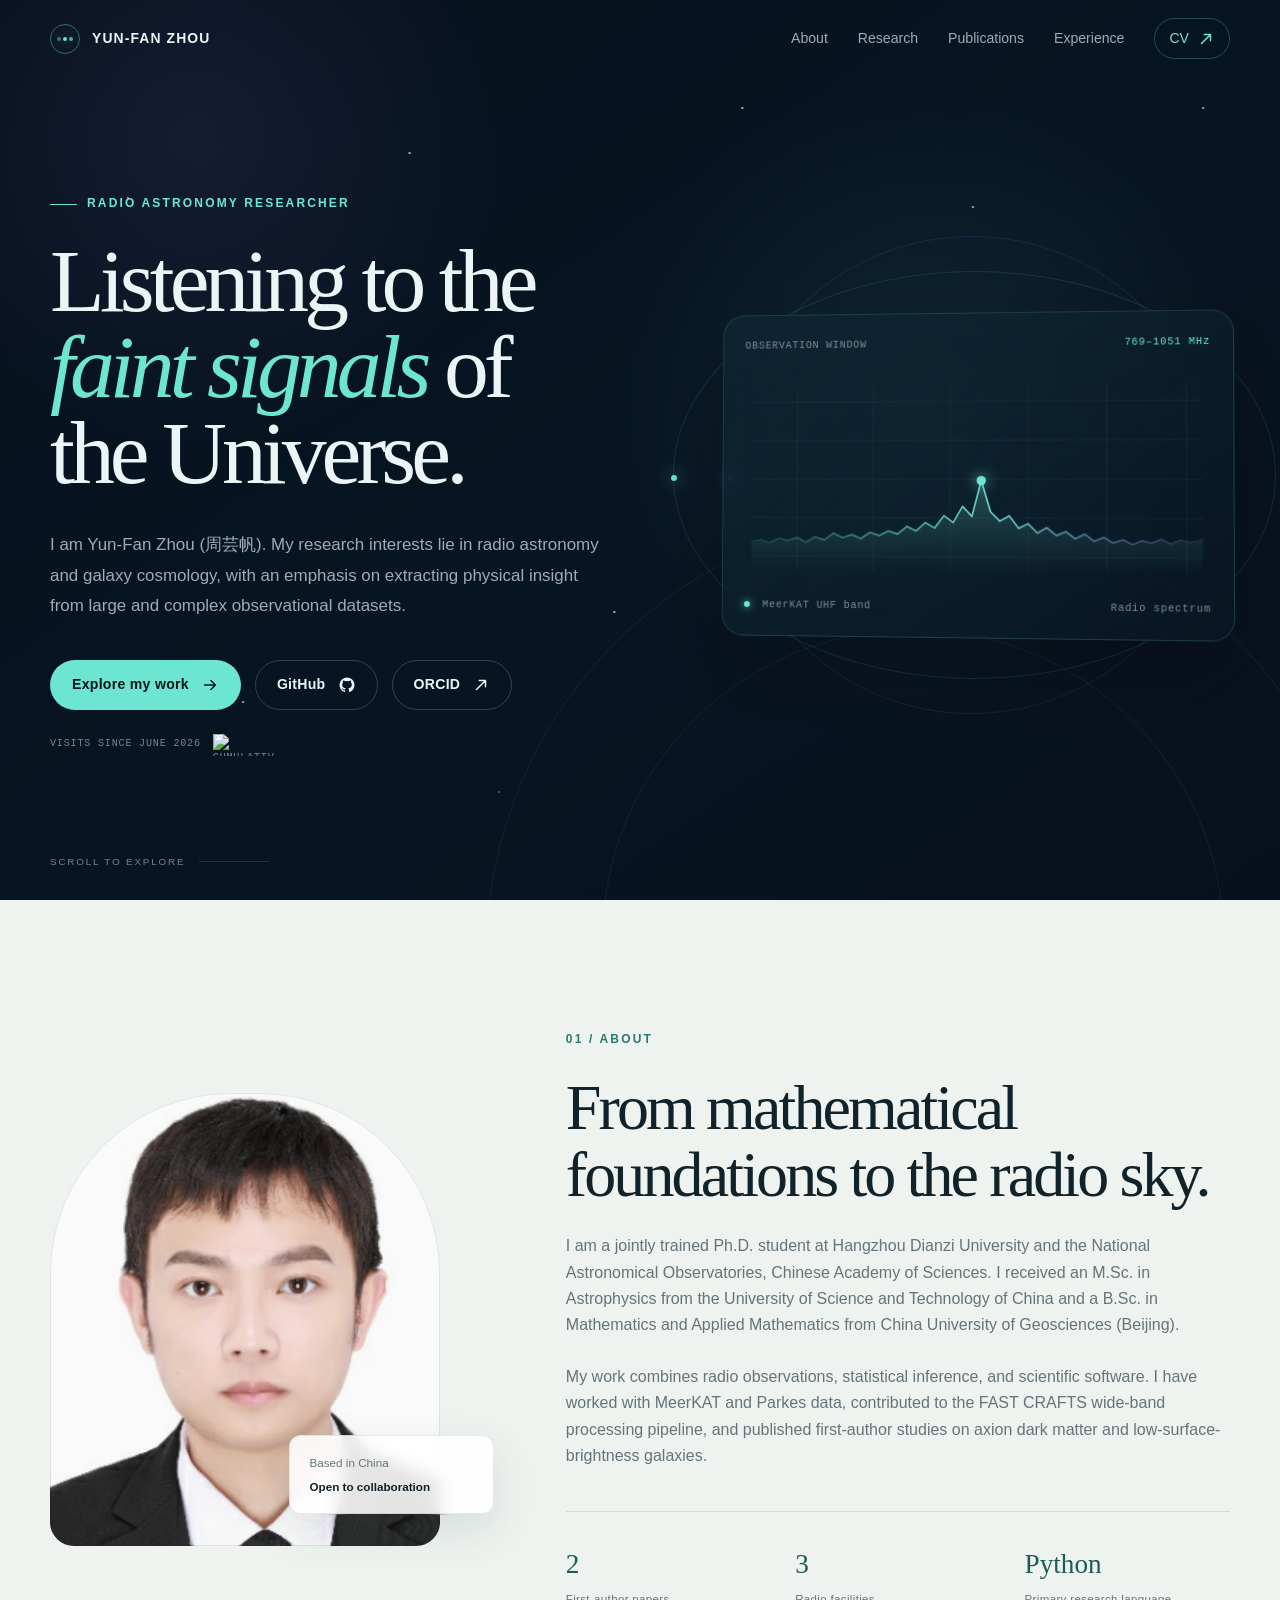
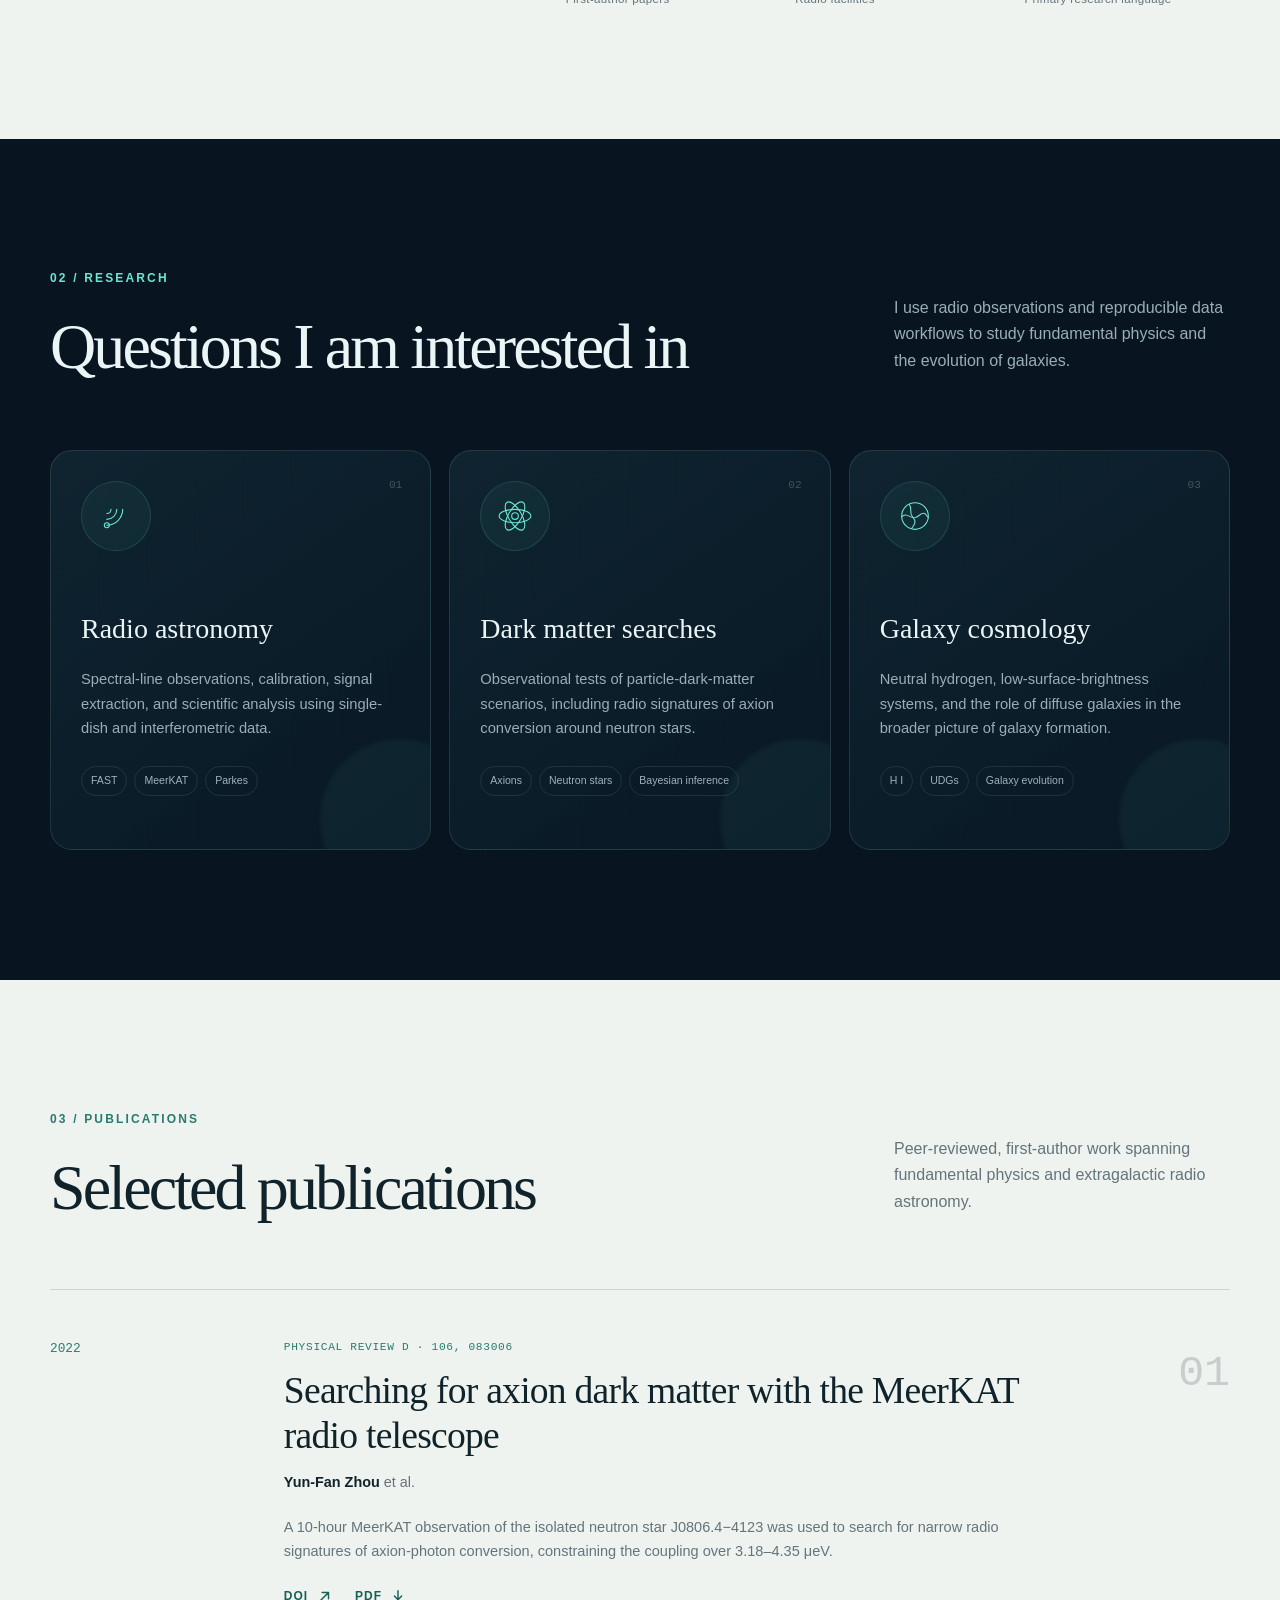
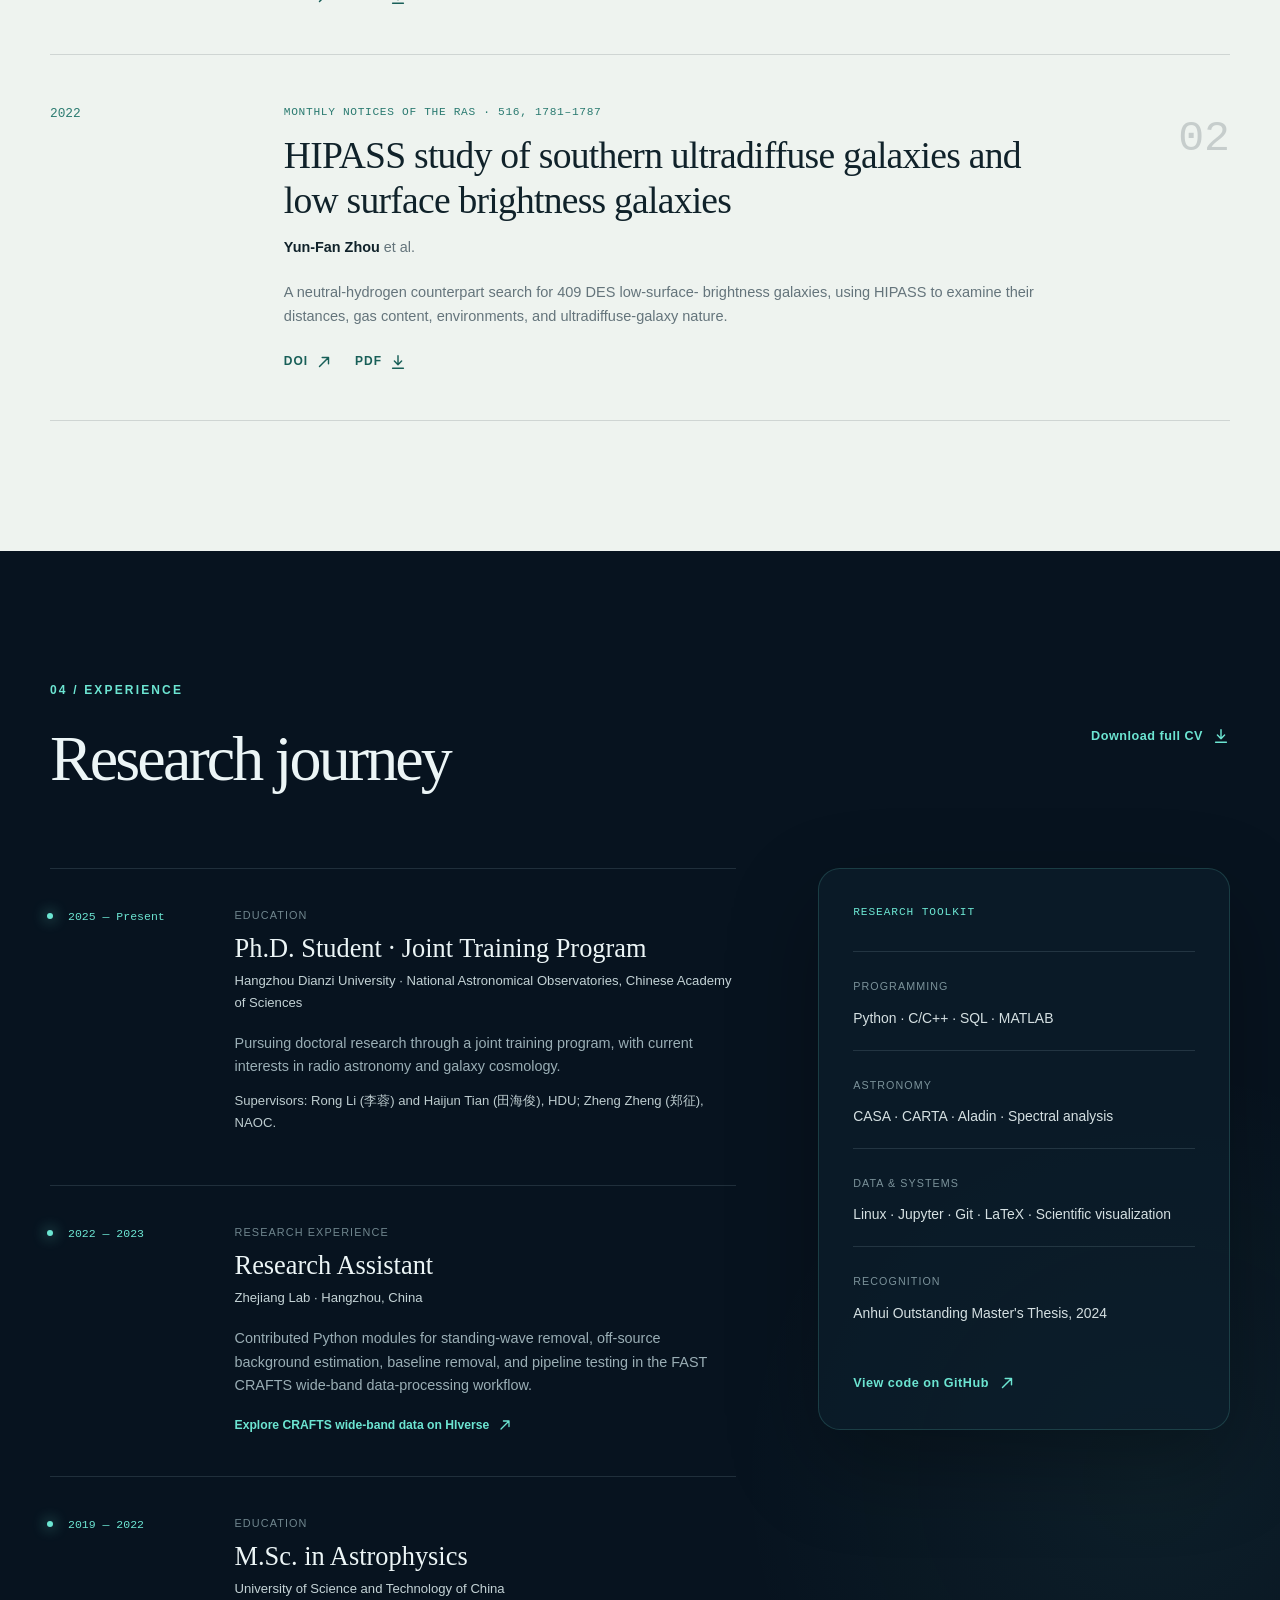
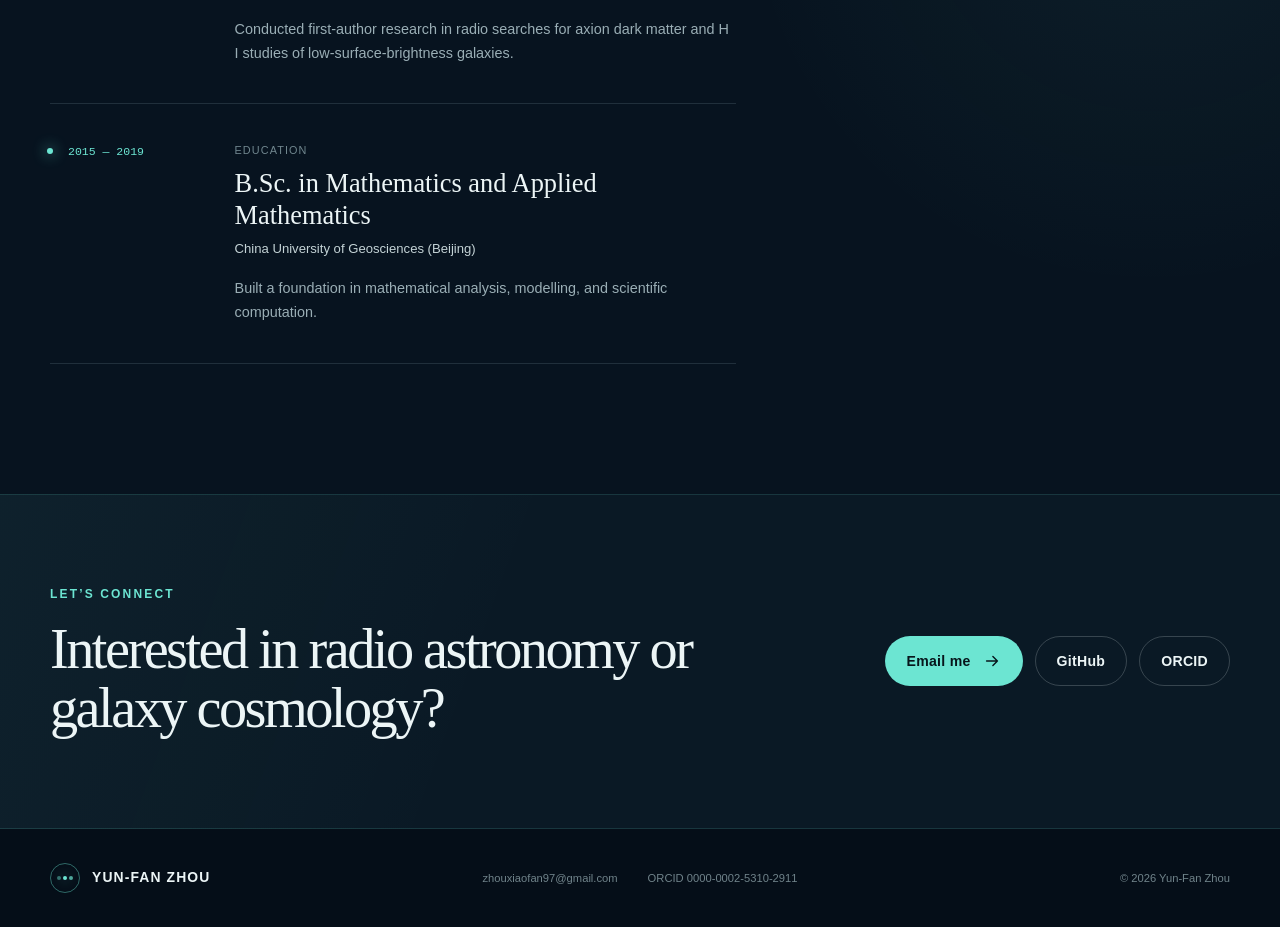
==== index.html @ 37d79ccb "Build Yun-Fan Zhou academic website" ====
<!doctype html>
<html lang="en">
  <head>
    <meta charset="utf-8" />
    <meta name="viewport" content="width=device-width, initial-scale=1" />
    <meta
      name="description"
      content="Yun-Fan Zhou is a radio astronomy researcher interested in radio observations, galaxy cosmology, and astronomical data processing."
    />
    <meta name="theme-color" content="#07111f" />
    <meta property="og:title" content="Yun-Fan Zhou | Radio Astronomy" />
    <meta
      property="og:description"
      content="Research in radio astronomy, galaxy cosmology, and astronomical data processing."
    />
    <meta property="og:type" content="website" />
    <meta property="og:image" content="images/yunfan-zhou.jpg" />
    <title>Yun-Fan Zhou | Radio Astronomy</title>
    <link rel="icon" href="images/favicon.svg" type="image/svg+xml" />
    <link rel="stylesheet" href="assets/css/site.css" />
    <script defer src="assets/js/site.js"></script>
  </head>
  <body>
    <a class="skip-link" href="#main-content">Skip to content</a>

    <header class="site-header" data-header>
      <div class="shell nav-wrap">
        <a class="brand" href="#top" aria-label="Yun-Fan Zhou, home">
          <span class="brand-mark" aria-hidden="true">
            <span></span>
          </span>
          <span>Yun-Fan Zhou</span>
        </a>

        <button
          class="nav-toggle"
          type="button"
          aria-expanded="false"
          aria-controls="site-nav"
          aria-label="Open navigation"
          data-nav-toggle
        >
          <span></span>
          <span></span>
        </button>

        <nav class="site-nav" id="site-nav" aria-label="Main navigation" data-nav>
          <a href="#about">About</a>
          <a href="#research">Research</a>
          <a href="#publications">Publications</a>
          <a href="#experience">Experience</a>
          <a class="nav-cta" href="files/Yunfan_Zhou_CV.pdf" target="_blank" rel="noreferrer">
            CV
            <svg viewBox="0 0 20 20" aria-hidden="true">
              <path d="M5 15 15 5M8 5h7v7" />
            </svg>
          </a>
        </nav>
      </div>
    </header>

    <main id="main-content">
      <section class="hero" id="top">
        <div class="star-layer" aria-hidden="true"></div>
        <div class="shell hero-grid">
          <div class="hero-copy reveal">
            <p class="eyebrow"><span></span> Radio astronomy researcher</p>
            <h1>
              Listening to the
              <span>faint signals</span>
              of the Universe.
            </h1>
            <p class="hero-lead">
              I am Yun-Fan Zhou (周芸帆). My research interests lie in radio astronomy
              and galaxy cosmology, with an emphasis on extracting physical insight
              from large and complex observational datasets.
            </p>
            <div class="hero-actions">
              <a class="button button-primary" href="#publications">
                Explore my work
                <svg viewBox="0 0 20 20" aria-hidden="true">
                  <path d="M4 10h12M11 5l5 5-5 5" />
                </svg>
              </a>
              <a
                class="button button-secondary"
                href="https://github.com/Yunfan-Zhou"
                target="_blank"
                rel="noreferrer"
              >
                GitHub
                <svg viewBox="0 0 24 24" aria-hidden="true">
                  <path
                    d="M12 2a10 10 0 0 0-3.16 19.49c.5.09.68-.22.68-.48v-1.87c-2.78.6-3.37-1.18-3.37-1.18-.45-1.16-1.11-1.47-1.11-1.47-.91-.62.07-.61.07-.61 1 .07 1.53 1.03 1.53 1.03.9 1.53 2.35 1.09 2.92.83.09-.65.35-1.09.64-1.34-2.22-.25-4.55-1.11-4.55-4.94 0-1.09.39-1.98 1.03-2.68-.1-.25-.45-1.27.1-2.64 0 0 .84-.27 2.75 1.02A9.55 9.55 0 0 1 12 6.82a9.55 9.55 0 0 1 2.5.34c1.91-1.29 2.75-1.02 2.75-1.02.55 1.37.2 2.39.1 2.64.64.7 1.03 1.59 1.03 2.68 0 3.84-2.34 4.68-4.57 4.93.36.31.68.92.68 1.86v2.76c0 .27.18.58.69.48A10 10 0 0 0 12 2Z"
                  />
                </svg>
              </a>
              <a
                class="button button-secondary"
                href="https://orcid.org/0000-0002-5310-2911"
                target="_blank"
                rel="noreferrer"
              >
                ORCID
                <svg class="icon-stroke" viewBox="0 0 20 20" aria-hidden="true">
                  <path d="M5 15 15 5M8 5h7v7" />
                </svg>
              </a>
            </div>
            <div class="visitor-counter" aria-label="Website visits since June 2026">
              <span>Visits since June 2026</span>
              <img
                src="https://hits.sh/yunfan-zhou.github.io/Yun-fan.github.io.svg?label=visits&amp;color=6ce5d2&amp;labelColor=0d1f2c"
                alt="Cumulative website visit count"
                width="56"
                height="20"
              />
            </div>
          </div>

          <div class="hero-visual reveal" data-delay="120">
            <div class="signal-card">
              <div class="signal-meta">
                <span>OBSERVATION WINDOW</span>
                <span>769–1051 MHz</span>
              </div>
              <div class="signal-plot" aria-hidden="true">
                <svg viewBox="0 0 620 280" role="presentation">
                  <defs>
                    <linearGradient id="signalGradient" x1="0" x2="1">
                      <stop offset="0" stop-color="#6ce5d2" stop-opacity=".08" />
                      <stop offset=".53" stop-color="#6ce5d2" stop-opacity=".9" />
                      <stop offset="1" stop-color="#a98cff" stop-opacity=".08" />
                    </linearGradient>
                    <linearGradient id="signalFill" x1="0" y1="0" x2="0" y2="1">
                      <stop offset="0" stop-color="#6ce5d2" stop-opacity=".24" />
                      <stop offset="1" stop-color="#6ce5d2" stop-opacity="0" />
                    </linearGradient>
                  </defs>
                  <g class="plot-grid">
                    <path d="M20 40H600M20 90H600M20 140H600M20 190H600M20 240H600" />
                    <path d="M80 20V260M180 20V260M280 20V260M380 20V260M480 20V260M580 20V260" />
                  </g>
                  <path
                    class="signal-fill"
                    d="M20 221 32 219 44 223 56 217 68 220 80 216 92 222 104 215 116 219 128 210 140 216 152 212 164 217 176 209 188 213 200 207 212 211 224 201 236 207 248 196 260 203 272 187 284 196 296 175 308 188 320 142 332 182 344 194 356 187 368 203 380 197 392 209 404 202 416 212 428 207 440 216 452 210 464 219 476 214 488 221 500 217 512 223 524 218 536 221 548 216 560 222 572 217 584 220 600 216V260H20Z"
                  />
                  <path
                    class="signal-line"
                    d="M20 221 32 219 44 223 56 217 68 220 80 216 92 222 104 215 116 219 128 210 140 216 152 212 164 217 176 209 188 213 200 207 212 211 224 201 236 207 248 196 260 203 272 187 284 196 296 175 308 188 320 142 332 182 344 194 356 187 368 203 380 197 392 209 404 202 416 212 428 207 440 216 452 210 464 219 476 214 488 221 500 217 512 223 524 218 536 221 548 216 560 222 572 217 584 220 600 216"
                  />
                  <circle class="signal-point" cx="320" cy="142" r="6" />
                  <circle class="signal-ring" cx="320" cy="142" r="16" />
                </svg>
              </div>
              <div class="signal-footer">
                <span><i></i> MeerKAT UHF band</span>
                <span>Radio spectrum</span>
              </div>
            </div>
            <div class="orbit orbit-one" aria-hidden="true"></div>
            <div class="orbit orbit-two" aria-hidden="true"></div>
          </div>
        </div>
        <div class="hero-foot shell" aria-hidden="true">
          <span>SCROLL TO EXPLORE</span>
          <i></i>
        </div>
      </section>

      <section class="section section-about" id="about">
        <div class="shell about-grid">
          <div class="portrait-wrap reveal">
            <div class="portrait-frame">
              <img
                src="images/yunfan-zhou.jpg"
                alt="Portrait of Yun-Fan Zhou"
                width="271"
                height="326"
              />
            </div>
            <div class="portrait-caption">
              <span>Based in China</span>
              <span>Open to collaboration</span>
            </div>
          </div>

          <div class="about-copy reveal" data-delay="100">
            <p class="section-kicker">01 / About</p>
            <h2>From mathematical foundations to the radio sky.</h2>
            <p>
              I am a jointly trained Ph.D. student at Hangzhou Dianzi University
              and the National Astronomical Observatories, Chinese Academy of
              Sciences. I received an M.Sc. in Astrophysics from the University of
              Science and Technology of China and a B.Sc. in Mathematics and
              Applied Mathematics from China University of Geosciences (Beijing).
            </p>
            <p>
              My work combines radio observations, statistical inference, and
              scientific software. I have worked with MeerKAT and Parkes data,
              contributed to the FAST CRAFTS wide-band processing pipeline, and
              published first-author studies on axion dark matter and low-surface-
              brightness galaxies.
            </p>
            <div class="about-facts">
              <div>
                <strong>2</strong>
                <span>First-author papers</span>
              </div>
              <div>
                <strong>3</strong>
                <span>Radio facilities</span>
              </div>
              <div>
                <strong>Python</strong>
                <span>Primary research language</span>
              </div>
            </div>
          </div>
        </div>
      </section>

      <section class="section section-research" id="research">
        <div class="shell">
          <div class="section-heading reveal">
            <div>
              <p class="section-kicker">02 / Research</p>
              <h2>Questions I am interested in</h2>
            </div>
            <p>
              I use radio observations and reproducible data workflows to study
              fundamental physics and the evolution of galaxies.
            </p>
          </div>

          <div class="research-grid">
            <article class="research-card reveal">
              <span class="card-number">01</span>
              <div class="card-icon" aria-hidden="true">
                <svg viewBox="0 0 48 48">
                  <path d="M13 35c10.5 0 19-8.5 19-19" />
                  <path d="M13 28c6.6 0 12-5.4 12-12" />
                  <path d="M13 21c2.8 0 5-2.2 5-5" />
                  <circle cx="13" cy="35" r="3" />
                </svg>
              </div>
              <h3>Radio astronomy</h3>
              <p>
                Spectral-line observations, calibration, signal extraction, and
                scientific analysis using single-dish and interferometric data.
              </p>
              <div class="tag-row">
                <span>FAST</span><span>MeerKAT</span><span>Parkes</span>
              </div>
            </article>

            <article class="research-card reveal" data-delay="80">
              <span class="card-number">02</span>
              <div class="card-icon" aria-hidden="true">
                <svg viewBox="0 0 48 48">
                  <circle cx="24" cy="24" r="4" />
                  <ellipse cx="24" cy="24" rx="19" ry="8" />
                  <ellipse cx="24" cy="24" rx="19" ry="8" transform="rotate(60 24 24)" />
                  <ellipse cx="24" cy="24" rx="19" ry="8" transform="rotate(120 24 24)" />
                </svg>
              </div>
              <h3>Dark matter searches</h3>
              <p>
                Observational tests of particle-dark-matter scenarios, including
                radio signatures of axion conversion around neutron stars.
              </p>
              <div class="tag-row">
                <span>Axions</span><span>Neutron stars</span><span>Bayesian inference</span>
              </div>
            </article>

            <article class="research-card reveal" data-delay="160">
              <span class="card-number">03</span>
              <div class="card-icon" aria-hidden="true">
                <svg viewBox="0 0 48 48">
                  <circle cx="24" cy="24" r="16" />
                  <path d="M8 25c7-7 12 6 20-1s9-1 12 2" />
                  <path d="M17 10c5 6-1 10 4 15s3 9-1 14" />
                </svg>
              </div>
              <h3>Galaxy cosmology</h3>
              <p>
                Neutral hydrogen, low-surface-brightness systems, and the role of
                diffuse galaxies in the broader picture of galaxy formation.
              </p>
              <div class="tag-row">
                <span>H I</span><span>UDGs</span><span>Galaxy evolution</span>
              </div>
            </article>
          </div>
        </div>
      </section>

      <section class="section section-publications" id="publications">
        <div class="shell">
          <div class="section-heading reveal">
            <div>
              <p class="section-kicker">03 / Publications</p>
              <h2>Selected publications</h2>
            </div>
            <p>
              Peer-reviewed, first-author work spanning fundamental physics and
              extragalactic radio astronomy.
            </p>
          </div>

          <div class="publication-list">
            <article class="publication reveal">
              <div class="publication-year">2022</div>
              <div class="publication-content">
                <p class="journal">Physical Review D · 106, 083006</p>
                <h3>Searching for axion dark matter with the MeerKAT radio telescope</h3>
                <p class="authors"><strong>Yun-Fan Zhou</strong> et al.</p>
                <p class="publication-abstract">
                  A 10-hour MeerKAT observation of the isolated neutron star
                  J0806.4−4123 was used to search for narrow radio signatures of
                  axion-photon conversion, constraining the coupling over
                  3.18–4.35 μeV.
                </p>
                <div class="publication-links">
                  <a
                    href="https://doi.org/10.1103/PhysRevD.106.083006"
                    target="_blank"
                    rel="noreferrer"
                  >
                    DOI
                    <svg viewBox="0 0 20 20" aria-hidden="true">
                      <path d="M5 15 15 5M8 5h7v7" />
                    </svg>
                  </a>
                  <a href="files/Zhou_Axion_2022.pdf" target="_blank" rel="noreferrer">
                    PDF
                    <svg viewBox="0 0 20 20" aria-hidden="true">
                      <path d="M10 3v10M6 9l4 4 4-4M4 17h12" />
                    </svg>
                  </a>
                </div>
              </div>
              <div class="publication-index">01</div>
            </article>

            <article class="publication reveal">
              <div class="publication-year">2022</div>
              <div class="publication-content">
                <p class="journal">Monthly Notices of the RAS · 516, 1781–1787</p>
                <h3>
                  HIPASS study of southern ultradiffuse galaxies and low surface
                  brightness galaxies
                </h3>
                <p class="authors"><strong>Yun-Fan Zhou</strong> et al.</p>
                <p class="publication-abstract">
                  A neutral-hydrogen counterpart search for 409 DES low-surface-
                  brightness galaxies, using HIPASS to examine their distances,
                  gas content, environments, and ultradiffuse-galaxy nature.
                </p>
                <div class="publication-links">
                  <a
                    href="https://doi.org/10.1093/mnras/stac2344"
                    target="_blank"
                    rel="noreferrer"
                  >
                    DOI
                    <svg viewBox="0 0 20 20" aria-hidden="true">
                      <path d="M5 15 15 5M8 5h7v7" />
                    </svg>
                  </a>
                  <a href="files/Zhou_HIPASS_2022.pdf" target="_blank" rel="noreferrer">
                    PDF
                    <svg viewBox="0 0 20 20" aria-hidden="true">
                      <path d="M10 3v10M6 9l4 4 4-4M4 17h12" />
                    </svg>
                  </a>
                </div>
              </div>
              <div class="publication-index">02</div>
            </article>
          </div>
        </div>
      </section>

      <section class="section section-experience" id="experience">
        <div class="shell">
          <div class="section-heading reveal">
            <div>
              <p class="section-kicker">04 / Experience</p>
              <h2>Research journey</h2>
            </div>
            <a class="text-link" href="files/Yunfan_Zhou_CV.pdf" target="_blank" rel="noreferrer">
              Download full CV
              <svg viewBox="0 0 20 20" aria-hidden="true">
                <path d="M10 3v10M6 9l4 4 4-4M4 17h12" />
              </svg>
            </a>
          </div>

          <div class="experience-grid">
            <div class="timeline reveal">
              <article class="timeline-item">
                <div class="timeline-date">2025 — Present</div>
                <div>
                  <p class="timeline-type">Education</p>
                  <h3>Ph.D. Student · Joint Training Program</h3>
                  <p class="timeline-place">
                    Hangzhou Dianzi University · National Astronomical Observatories,
                    Chinese Academy of Sciences
                  </p>
                  <p>
                    Pursuing doctoral research through a joint training program,
                    with current interests in radio astronomy and galaxy cosmology.
                  </p>
                  <p class="supervisors">
                    Supervisors: Rong Li (李蓉) and Haijun Tian (田海俊), HDU;
                    Zheng Zheng (郑征), NAOC.
                  </p>
                </div>
              </article>

              <article class="timeline-item">
                <div class="timeline-date">2022 — 2023</div>
                <div>
                  <p class="timeline-type">Research experience</p>
                  <h3>Research Assistant</h3>
                  <p class="timeline-place">Zhejiang Lab · Hangzhou, China</p>
                  <p>
                    Contributed Python modules for standing-wave removal, off-source
                    background estimation, baseline removal, and pipeline testing in
                    the FAST CRAFTS wide-band data-processing workflow.
                  </p>
                  <a
                    class="inline-link"
                    href="https://hiverse.zero2x.org/wide"
                    target="_blank"
                    rel="noreferrer"
                  >
                    Explore CRAFTS wide-band data on HIverse
                    <svg viewBox="0 0 20 20" aria-hidden="true">
                      <path d="M5 15 15 5M8 5h7v7" />
                    </svg>
                  </a>
                </div>
              </article>

              <article class="timeline-item">
                <div class="timeline-date">2019 — 2022</div>
                <div>
                  <p class="timeline-type">Education</p>
                  <h3>M.Sc. in Astrophysics</h3>
                  <p class="timeline-place">
                    University of Science and Technology of China
                  </p>
                  <p>
                    Conducted first-author research in radio searches for axion dark
                    matter and H I studies of low-surface-brightness galaxies.
                  </p>
                </div>
              </article>

              <article class="timeline-item">
                <div class="timeline-date">2015 — 2019</div>
                <div>
                  <p class="timeline-type">Education</p>
                  <h3>B.Sc. in Mathematics and Applied Mathematics</h3>
                  <p class="timeline-place">
                    China University of Geosciences (Beijing)
                  </p>
                  <p>
                    Built a foundation in mathematical analysis, modelling, and
                    scientific computation.
                  </p>
                </div>
              </article>
            </div>

            <aside class="skills-panel reveal" data-delay="100">
              <p class="panel-label">Research toolkit</p>
              <div class="skill-group">
                <span>Programming</span>
                <p>Python · C/C++ · SQL · MATLAB</p>
              </div>
              <div class="skill-group">
                <span>Astronomy</span>
                <p>CASA · CARTA · Aladin · Spectral analysis</p>
              </div>
              <div class="skill-group">
                <span>Data & systems</span>
                <p>Linux · Jupyter · Git · LaTeX · Scientific visualization</p>
              </div>
              <div class="skill-group">
                <span>Recognition</span>
                <p>Anhui Outstanding Master's Thesis, 2024</p>
              </div>
              <a
                class="panel-link"
                href="https://github.com/Yunfan-Zhou"
                target="_blank"
                rel="noreferrer"
              >
                View code on GitHub
                <svg viewBox="0 0 20 20" aria-hidden="true">
                  <path d="M5 15 15 5M8 5h7v7" />
                </svg>
              </a>
            </aside>
          </div>
        </div>
      </section>

      <section class="contact-strip">
        <div class="shell contact-inner reveal">
          <div>
            <p class="section-kicker">Let’s connect</p>
            <h2>Interested in radio astronomy or galaxy cosmology?</h2>
          </div>
          <div class="contact-actions">
            <a class="button button-primary" href="mailto:zhouxiaofan97@gmail.com">
              Email me
              <svg viewBox="0 0 20 20" aria-hidden="true">
                <path d="M4 10h12M11 5l5 5-5 5" />
              </svg>
            </a>
            <a
              class="button button-secondary"
              href="https://github.com/Yunfan-Zhou"
              target="_blank"
              rel="noreferrer"
            >
              GitHub
            </a>
            <a
              class="button button-secondary"
              href="https://orcid.org/0000-0002-5310-2911"
              target="_blank"
              rel="noreferrer"
            >
              ORCID
            </a>
          </div>
        </div>
      </section>
    </main>

    <footer class="site-footer">
      <div class="shell footer-inner">
        <a class="brand" href="#top">
          <span class="brand-mark" aria-hidden="true"><span></span></span>
          <span>Yun-Fan Zhou</span>
        </a>
        <a class="footer-email" href="mailto:zhouxiaofan97@gmail.com">
          zhouxiaofan97@gmail.com
        </a>
        <a
          class="footer-email"
          href="https://orcid.org/0000-0002-5310-2911"
          target="_blank"
          rel="noreferrer"
        >
          ORCID 0000-0002-5310-2911
        </a>
        <p>© <span data-year></span> Yun-Fan Zhou</p>
      </div>
    </footer>
  </body>
</html>
---- assets/css/site.css ----
:root {
  --ink: #ecf5f6;
  --muted: #9aaeb5;
  --deep: #06101c;
  --deep-2: #091724;
  --panel: rgba(13, 31, 44, 0.72);
  --line: rgba(183, 218, 223, 0.14);
  --accent: #6ce5d2;
  --accent-2: #a98cff;
  --paper: #eef3ef;
  --paper-ink: #10222a;
  --paper-muted: #64747b;
  --shell: 1180px;
  --radius: 22px;
  --shadow: 0 34px 90px rgba(0, 0, 0, 0.28);
}

* {
  box-sizing: border-box;
}

html {
  scroll-behavior: smooth;
  scroll-padding-top: 88px;
}

body {
  overflow-x: hidden;
  margin: 0;
  background: var(--deep);
  color: var(--ink);
  font-family:
    Inter, ui-sans-serif, -apple-system, BlinkMacSystemFont, "Segoe UI",
    "Noto Sans", sans-serif;
  line-height: 1.65;
  -webkit-font-smoothing: antialiased;
}

body.nav-open {
  overflow: hidden;
}

a {
  color: inherit;
  text-decoration: none;
}

img,
svg {
  display: block;
}

button {
  font: inherit;
}

::selection {
  background: var(--accent);
  color: var(--deep);
}

.skip-link {
  position: fixed;
  top: 12px;
  left: 12px;
  z-index: 100;
  transform: translateY(-140%);
  padding: 10px 15px;
  border-radius: 8px;
  background: var(--accent);
  color: var(--deep);
  font-weight: 700;
}

.skip-link:focus {
  transform: translateY(0);
}

.shell {
  width: min(calc(100% - 48px), var(--shell));
  margin-inline: auto;
}

.site-header {
  position: fixed;
  inset: 0 0 auto;
  z-index: 50;
  height: 78px;
  border-bottom: 1px solid transparent;
  transition:
    background 200ms ease,
    border-color 200ms ease,
    backdrop-filter 200ms ease;
}

.site-header.is-scrolled {
  border-color: var(--line);
  background: rgba(6, 16, 28, 0.82);
  backdrop-filter: blur(16px);
}

.nav-wrap {
  display: flex;
  align-items: center;
  justify-content: space-between;
  height: 100%;
}

.brand {
  display: inline-flex;
  align-items: center;
  gap: 12px;
  font-size: 0.87rem;
  font-weight: 750;
  letter-spacing: 0.08em;
  text-transform: uppercase;
}

.brand-mark {
  position: relative;
  display: grid;
  width: 30px;
  height: 30px;
  place-items: center;
  border: 1px solid rgba(108, 229, 210, 0.42);
  border-radius: 50%;
}

.brand-mark::before,
.brand-mark::after,
.brand-mark span {
  position: absolute;
  width: 4px;
  height: 4px;
  border-radius: 50%;
  background: var(--accent);
  content: "";
}

.brand-mark::before {
  left: 6px;
  opacity: 0.45;
}

.brand-mark::after {
  right: 6px;
  opacity: 0.7;
}

.brand-mark span {
  box-shadow: 0 0 14px var(--accent);
}

.site-nav {
  display: flex;
  align-items: center;
  gap: 30px;
  color: var(--muted);
  font-size: 0.88rem;
}

.site-nav a {
  transition: color 160ms ease;
}

.site-nav a:hover,
.site-nav a:focus-visible,
.site-nav a.is-active {
  color: var(--ink);
}

.site-nav .nav-cta {
  display: inline-flex;
  align-items: center;
  gap: 8px;
  padding: 8px 14px;
  border: 1px solid rgba(108, 229, 210, 0.28);
  border-radius: 999px;
  color: var(--accent);
}

.site-nav .nav-cta:hover {
  border-color: var(--accent);
  color: var(--accent);
}

.nav-cta svg,
.button svg,
.text-link svg,
.panel-link svg,
.publication-links svg {
  width: 18px;
  fill: none;
  stroke: currentColor;
  stroke-linecap: round;
  stroke-linejoin: round;
  stroke-width: 1.6;
}

.nav-toggle {
  display: none;
}

.hero {
  position: relative;
  display: flex;
  min-height: 100svh;
  overflow: hidden;
  align-items: center;
  padding: 140px 0 90px;
  background:
    radial-gradient(circle at 72% 44%, rgba(68, 129, 150, 0.15), transparent 30%),
    radial-gradient(circle at 15% 15%, rgba(169, 140, 255, 0.09), transparent 24%),
    linear-gradient(145deg, #06101c 0%, #071522 55%, #07111d 100%);
}

.hero::before {
  position: absolute;
  inset: auto -15% -55% 38%;
  width: 880px;
  height: 880px;
  border: 1px solid rgba(108, 229, 210, 0.08);
  border-radius: 50%;
  content: "";
}

.hero::after {
  position: absolute;
  inset: auto -6% -39% 47%;
  width: 620px;
  height: 620px;
  border: 1px solid rgba(108, 229, 210, 0.08);
  border-radius: 50%;
  content: "";
}

.star-layer,
.star-layer::before,
.star-layer::after {
  position: absolute;
  inset: 0;
  pointer-events: none;
  content: "";
}

.star-layer {
  opacity: 0.52;
  background-image:
    radial-gradient(circle at 10% 22%, #fff 0 1px, transparent 1.5px),
    radial-gradient(circle at 19% 78%, #fff 0 1px, transparent 1.5px),
    radial-gradient(circle at 32% 17%, #fff 0 1px, transparent 1.5px),
    radial-gradient(circle at 48% 68%, #fff 0 1px, transparent 1.5px),
    radial-gradient(circle at 58% 12%, #fff 0 1px, transparent 1.5px),
    radial-gradient(circle at 76% 23%, #fff 0 1px, transparent 1.5px),
    radial-gradient(circle at 89% 69%, #fff 0 1px, transparent 1.5px),
    radial-gradient(circle at 94% 12%, #fff 0 1px, transparent 1.5px);
}

.star-layer::before {
  opacity: 0.45;
  background-image:
    radial-gradient(circle at 14% 50%, var(--accent) 0 1px, transparent 1.5px),
    radial-gradient(circle at 39% 88%, #fff 0 1px, transparent 1.5px),
    radial-gradient(circle at 64% 62%, #fff 0 1px, transparent 1.5px),
    radial-gradient(circle at 82% 43%, var(--accent-2) 0 1px, transparent 1.5px);
}

.hero-grid {
  position: relative;
  z-index: 2;
  display: grid;
  min-width: 0;
  align-items: center;
  grid-template-columns: 1.02fr 0.98fr;
  gap: 72px;
}

.hero-copy {
  min-width: 0;
}

.eyebrow,
.section-kicker {
  margin: 0 0 24px;
  color: var(--accent);
  font-size: 0.75rem;
  font-weight: 750;
  letter-spacing: 0.18em;
  text-transform: uppercase;
}

.eyebrow {
  display: flex;
  align-items: center;
  gap: 10px;
}

.eyebrow span {
  width: 27px;
  height: 1px;
  background: var(--accent);
}

.hero h1 {
  max-width: 700px;
  margin: 0;
  font-family: Georgia, "Times New Roman", serif;
  font-size: clamp(3.8rem, 7vw, 6.6rem);
  font-weight: 400;
  letter-spacing: -0.055em;
  line-height: 0.96;
}

.hero h1 span {
  color: var(--accent);
  font-style: italic;
}

.hero-lead {
  max-width: 650px;
  margin: 34px 0 0;
  color: var(--muted);
  font-size: 1.06rem;
  line-height: 1.8;
}

.hero-actions {
  display: flex;
  flex-wrap: wrap;
  gap: 14px;
  margin-top: 38px;
}

.visitor-counter {
  display: flex;
  align-items: center;
  gap: 12px;
  margin-top: 24px;
  color: #718991;
  font-family: "SFMono-Regular", Consolas, "Liberation Mono", monospace;
  font-size: 0.63rem;
  letter-spacing: 0.08em;
  text-transform: uppercase;
}

.visitor-counter img {
  width: auto;
  height: 22px;
}

.button {
  display: inline-flex;
  min-height: 50px;
  align-items: center;
  justify-content: center;
  gap: 12px;
  padding: 0 21px;
  border: 1px solid transparent;
  border-radius: 999px;
  font-size: 0.88rem;
  font-weight: 750;
  letter-spacing: 0.02em;
  transition:
    transform 160ms ease,
    background 160ms ease,
    border-color 160ms ease;
}

.button:hover,
.button:focus-visible {
  transform: translateY(-2px);
}

.button-primary {
  background: var(--accent);
  color: #07151b;
}

.button-primary:hover,
.button-primary:focus-visible {
  background: #8befdf;
}

.button-secondary {
  border-color: rgba(236, 245, 246, 0.2);
  color: var(--ink);
}

.button-secondary:hover,
.button-secondary:focus-visible {
  border-color: rgba(236, 245, 246, 0.5);
  background: rgba(255, 255, 255, 0.04);
}

.button-secondary svg {
  fill: currentColor;
  stroke: none;
}

.button-secondary svg.icon-stroke {
  fill: none;
  stroke: currentColor;
}

.hero-visual {
  position: relative;
  min-width: 0;
  padding: 48px 0 48px 30px;
}

.signal-card {
  position: relative;
  z-index: 2;
  overflow: hidden;
  padding: 22px;
  border: 1px solid rgba(128, 204, 203, 0.18);
  border-radius: var(--radius);
  background: linear-gradient(145deg, rgba(14, 37, 51, 0.78), rgba(8, 22, 35, 0.58));
  box-shadow: var(--shadow);
  backdrop-filter: blur(10px);
  transform: perspective(900px) rotateY(-4deg) rotateX(1deg);
}

.signal-card::before {
  position: absolute;
  inset: 0;
  background: linear-gradient(110deg, transparent 30%, rgba(255, 255, 255, 0.035), transparent 68%);
  content: "";
  transform: translateX(-100%);
  animation: scan 7s ease-in-out infinite;
}

@keyframes scan {
  0%,
  28% {
    transform: translateX(-100%);
  }
  60%,
  100% {
    transform: translateX(100%);
  }
}

.signal-meta,
.signal-footer {
  position: relative;
  z-index: 2;
  display: flex;
  align-items: center;
  justify-content: space-between;
  gap: 20px;
  color: #789099;
  font-family: "SFMono-Regular", Consolas, "Liberation Mono", monospace;
  font-size: 0.64rem;
  letter-spacing: 0.08em;
}

.signal-meta span:last-child {
  color: var(--accent);
}

.signal-plot {
  position: relative;
  z-index: 1;
  margin: 18px -8px 10px;
}

.signal-plot svg {
  width: 100%;
}

.plot-grid {
  fill: none;
  stroke: rgba(177, 208, 214, 0.08);
  stroke-width: 1;
}

.signal-fill {
  fill: url("#signalFill");
}

.signal-line {
  fill: none;
  stroke: url("#signalGradient");
  stroke-linecap: round;
  stroke-linejoin: round;
  stroke-width: 2.2;
}

.signal-point {
  fill: var(--accent);
  filter: drop-shadow(0 0 9px var(--accent));
}

.signal-ring {
  fill: none;
  stroke: var(--accent);
  stroke-width: 1;
  opacity: 0;
  animation: pulse 2.2s ease-out infinite;
  transform-box: fill-box;
  transform-origin: center;
}

@keyframes pulse {
  0% {
    opacity: 0.8;
    transform: scale(0.5);
  }
  100% {
    opacity: 0;
    transform: scale(1.8);
  }
}

.signal-footer i {
  display: inline-block;
  width: 6px;
  height: 6px;
  margin-right: 6px;
  border-radius: 50%;
  background: var(--accent);
  box-shadow: 0 0 9px var(--accent);
}

.orbit {
  position: absolute;
  z-index: 1;
  border: 1px solid rgba(108, 229, 210, 0.12);
  border-radius: 50%;
}

.orbit::after {
  position: absolute;
  top: 50%;
  left: -3px;
  width: 6px;
  height: 6px;
  border-radius: 50%;
  background: var(--accent);
  box-shadow: 0 0 16px var(--accent);
  content: "";
}

.orbit-one {
  inset: 7px -46px 7px -14px;
  animation: orbit 22s linear infinite;
}

.orbit-two {
  inset: -28px 17px -28px 43px;
  border-color: rgba(169, 140, 255, 0.11);
  animation: orbit 31s linear infinite reverse;
}

.orbit-two::after {
  background: var(--accent-2);
  box-shadow: 0 0 16px var(--accent-2);
}

@keyframes orbit {
  to {
    transform: rotate(360deg);
  }
}

.hero-foot {
  position: absolute;
  z-index: 3;
  bottom: 30px;
  left: 50%;
  display: flex;
  align-items: center;
  gap: 14px;
  color: #6f838c;
  font-size: 0.62rem;
  letter-spacing: 0.18em;
  transform: translateX(-50%);
}

.hero-foot i {
  position: relative;
  display: block;
  overflow: hidden;
  width: 70px;
  height: 1px;
  background: rgba(255, 255, 255, 0.12);
}

.hero-foot i::after {
  position: absolute;
  inset: 0;
  background: var(--accent);
  content: "";
  animation: scroll-line 2.4s ease-in-out infinite;
  transform: translateX(-100%);
}

@keyframes scroll-line {
  50%,
  100% {
    transform: translateX(100%);
  }
}

.section {
  padding: 130px 0;
}

.section-about {
  background: var(--paper);
  color: var(--paper-ink);
}

.about-grid {
  display: grid;
  align-items: center;
  grid-template-columns: 0.77fr 1.23fr;
  gap: 100px;
}

.portrait-wrap {
  position: relative;
}

.portrait-frame {
  position: relative;
  overflow: hidden;
  max-width: 390px;
  aspect-ratio: 0.86;
  border-radius: 180px 180px 24px 24px;
  background:
    radial-gradient(circle at 50% 22%, rgba(108, 229, 210, 0.3), transparent 36%),
    #dce8e4;
}

.portrait-frame::after {
  position: absolute;
  inset: 0;
  border: 1px solid rgba(16, 34, 42, 0.1);
  border-radius: inherit;
  content: "";
}

.portrait-frame img {
  width: 100%;
  height: 100%;
  object-fit: cover;
  object-position: center 15%;
  filter: saturate(0.86) contrast(0.96);
}

.portrait-caption {
  position: absolute;
  right: -28px;
  bottom: 32px;
  display: grid;
  gap: 5px;
  min-width: 205px;
  padding: 17px 20px;
  border: 1px solid rgba(16, 34, 42, 0.09);
  border-radius: 12px;
  background: rgba(255, 255, 255, 0.88);
  box-shadow: 0 16px 44px rgba(38, 66, 71, 0.12);
  color: var(--paper-muted);
  font-size: 0.73rem;
  backdrop-filter: blur(8px);
}

.portrait-caption span:last-child {
  color: var(--paper-ink);
  font-weight: 700;
}

.section-about .section-kicker {
  color: #2a7a70;
}

.about-copy h2,
.section-heading h2,
.contact-inner h2 {
  margin: 0;
  font-family: Georgia, "Times New Roman", serif;
  font-size: clamp(2.6rem, 5vw, 4.45rem);
  font-weight: 400;
  letter-spacing: -0.045em;
  line-height: 1.05;
}

.about-copy > p:not(.section-kicker) {
  max-width: 730px;
  margin: 25px 0 0;
  color: var(--paper-muted);
  font-size: 1rem;
}

.about-facts {
  display: grid;
  margin-top: 42px;
  padding-top: 30px;
  border-top: 1px solid rgba(16, 34, 42, 0.12);
  grid-template-columns: repeat(3, 1fr);
  gap: 24px;
}

.about-facts div {
  display: grid;
  gap: 3px;
}

.about-facts strong {
  color: #195c58;
  font-family: Georgia, "Times New Roman", serif;
  font-size: 1.7rem;
  font-weight: 400;
}

.about-facts span {
  color: var(--paper-muted);
  font-size: 0.72rem;
  letter-spacing: 0.03em;
}

.section-research {
  position: relative;
  background: #081520;
}

.section-research::before {
  position: absolute;
  inset: 0;
  opacity: 0.24;
  background-image: linear-gradient(rgba(255, 255, 255, 0.025) 1px, transparent 1px),
    linear-gradient(90deg, rgba(255, 255, 255, 0.025) 1px, transparent 1px);
  background-size: 48px 48px;
  content: "";
  mask-image: linear-gradient(to bottom, transparent, #000 15%, #000 85%, transparent);
}

.section-heading {
  position: relative;
  display: grid;
  align-items: end;
  grid-template-columns: 1.4fr 0.6fr;
  gap: 60px;
}

.section-heading > p {
  max-width: 410px;
  margin: 0 0 6px;
  color: var(--muted);
}

.research-grid {
  position: relative;
  display: grid;
  margin-top: 70px;
  grid-template-columns: repeat(3, 1fr);
  gap: 18px;
}

.research-card {
  position: relative;
  overflow: hidden;
  min-height: 400px;
  padding: 30px;
  border: 1px solid var(--line);
  border-radius: var(--radius);
  background: linear-gradient(145deg, rgba(18, 41, 54, 0.74), rgba(9, 25, 37, 0.85));
  transition:
    border-color 180ms ease,
    transform 180ms ease;
}

.research-card::after {
  position: absolute;
  right: -50px;
  bottom: -50px;
  width: 160px;
  height: 160px;
  border-radius: 50%;
  background: rgba(108, 229, 210, 0.05);
  content: "";
  filter: blur(2px);
}

.research-card:hover {
  border-color: rgba(108, 229, 210, 0.35);
  transform: translateY(-5px);
}

.card-number {
  position: absolute;
  top: 25px;
  right: 28px;
  color: rgba(236, 245, 246, 0.24);
  font-family: "SFMono-Regular", Consolas, monospace;
  font-size: 0.7rem;
}

.card-icon {
  display: grid;
  width: 70px;
  height: 70px;
  margin-bottom: 55px;
  place-items: center;
  border: 1px solid rgba(108, 229, 210, 0.15);
  border-radius: 50%;
  background: rgba(108, 229, 210, 0.05);
  color: var(--accent);
}

.card-icon svg {
  width: 40px;
  fill: none;
  stroke: currentColor;
  stroke-linecap: round;
  stroke-linejoin: round;
  stroke-width: 1.3;
}

.research-card h3 {
  margin: 0;
  font-family: Georgia, "Times New Roman", serif;
  font-size: 1.75rem;
  font-weight: 400;
}

.research-card p {
  margin: 15px 0 0;
  color: var(--muted);
  font-size: 0.92rem;
}

.tag-row {
  display: flex;
  flex-wrap: wrap;
  gap: 7px;
  margin-top: 26px;
}

.tag-row span {
  padding: 5px 9px;
  border: 1px solid rgba(236, 245, 246, 0.1);
  border-radius: 999px;
  color: #9fb2b9;
  font-size: 0.66rem;
}

.section-publications {
  background: var(--paper);
  color: var(--paper-ink);
}

.section-publications .section-kicker {
  color: #2a7a70;
}

.section-publications .section-heading > p {
  color: var(--paper-muted);
}

.publication-list {
  margin-top: 68px;
  border-top: 1px solid rgba(16, 34, 42, 0.14);
}

.publication {
  position: relative;
  display: grid;
  padding: 48px 0;
  border-bottom: 1px solid rgba(16, 34, 42, 0.14);
  grid-template-columns: 0.25fr 1fr 0.15fr;
  gap: 36px;
}

.publication-year,
.publication-index,
.journal {
  font-family: "SFMono-Regular", Consolas, monospace;
}

.publication-year {
  color: #2a7a70;
  font-size: 0.8rem;
}

.publication-index {
  color: rgba(16, 34, 42, 0.18);
  font-size: 2.7rem;
  text-align: right;
}

.journal {
  margin: 0 0 11px;
  color: #2a7a70;
  font-size: 0.7rem;
  letter-spacing: 0.06em;
  text-transform: uppercase;
}

.publication h3 {
  max-width: 810px;
  margin: 0;
  font-family: Georgia, "Times New Roman", serif;
  font-size: clamp(1.65rem, 3vw, 2.35rem);
  font-weight: 400;
  letter-spacing: -0.02em;
  line-height: 1.2;
}

.authors {
  margin: 13px 0 0;
  color: var(--paper-muted);
  font-size: 0.9rem;
}

.authors strong {
  color: var(--paper-ink);
}

.publication-abstract {
  max-width: 780px;
  margin: 20px 0 0;
  color: var(--paper-muted);
  font-size: 0.91rem;
}

.publication-links {
  display: flex;
  gap: 22px;
  margin-top: 24px;
}

.publication-links a {
  display: inline-flex;
  align-items: center;
  gap: 7px;
  color: #185f58;
  font-size: 0.75rem;
  font-weight: 750;
  letter-spacing: 0.08em;
  text-transform: uppercase;
}

.publication-links a:hover {
  color: #0a3734;
}

.section-experience {
  background:
    radial-gradient(circle at 90% 60%, rgba(108, 229, 210, 0.06), transparent 28%),
    #07131f;
}

.section-experience .section-heading {
  align-items: center;
}

.text-link,
.panel-link {
  display: inline-flex;
  align-items: center;
  justify-self: end;
  gap: 9px;
  color: var(--accent);
  font-size: 0.79rem;
  font-weight: 750;
  letter-spacing: 0.04em;
}

.experience-grid {
  display: grid;
  margin-top: 76px;
  grid-template-columns: 1.25fr 0.75fr;
  gap: 82px;
}

.timeline {
  border-top: 1px solid var(--line);
}

.timeline-item {
  position: relative;
  display: grid;
  padding: 38px 0;
  border-bottom: 1px solid var(--line);
  grid-template-columns: 0.32fr 1fr;
  gap: 24px;
}

.timeline-item::before {
  position: absolute;
  top: 44px;
  left: -3px;
  width: 6px;
  height: 6px;
  border-radius: 50%;
  background: var(--accent);
  box-shadow: 0 0 14px var(--accent);
  content: "";
}

.timeline-date {
  padding-left: 18px;
  color: var(--accent);
  font-family: "SFMono-Regular", Consolas, monospace;
  font-size: 0.72rem;
}

.timeline-type {
  margin: 0 0 8px;
  color: #70868e;
  font-size: 0.68rem;
  letter-spacing: 0.1em;
  text-transform: uppercase;
}

.timeline h3 {
  margin: 0;
  font-family: Georgia, "Times New Roman", serif;
  font-size: 1.65rem;
  font-weight: 400;
  line-height: 1.2;
}

.timeline-place {
  margin: 6px 0 0;
  color: #c4d3d6;
  font-size: 0.82rem;
}

.timeline-item div > p:not(.timeline-type):not(.timeline-place):not(.supervisors) {
  margin: 18px 0 0;
  color: var(--muted);
  font-size: 0.9rem;
}

.timeline-item .supervisors {
  margin-top: 11px;
  color: #bdcccf;
  font-size: 0.82rem;
}

.inline-link {
  display: inline-flex;
  align-items: center;
  gap: 8px;
  margin-top: 17px;
  color: var(--accent);
  font-size: 0.76rem;
  font-weight: 700;
}

.inline-link svg {
  width: 16px;
  fill: none;
  stroke: currentColor;
  stroke-linecap: round;
  stroke-linejoin: round;
  stroke-width: 1.6;
}

.inline-link:hover,
.inline-link:focus-visible {
  color: #9af2e4;
}

.skills-panel {
  align-self: start;
  padding: 34px;
  border: 1px solid rgba(108, 229, 210, 0.17);
  border-radius: var(--radius);
  background: rgba(13, 31, 44, 0.67);
  box-shadow: var(--shadow);
}

.panel-label {
  margin: 0 0 30px;
  color: var(--accent);
  font-family: "SFMono-Regular", Consolas, monospace;
  font-size: 0.7rem;
  letter-spacing: 0.08em;
  text-transform: uppercase;
}

.skill-group {
  padding: 20px 0;
  border-top: 1px solid var(--line);
}

.skill-group span {
  color: #7b929a;
  font-size: 0.67rem;
  letter-spacing: 0.1em;
  text-transform: uppercase;
}

.skill-group p {
  margin: 8px 0 0;
  color: #d5e0e2;
  font-size: 0.87rem;
}

.panel-link {
  margin-top: 28px;
}

.contact-strip {
  padding: 90px 0;
  border-top: 1px solid rgba(108, 229, 210, 0.14);
  border-bottom: 1px solid rgba(108, 229, 210, 0.14);
  background:
    linear-gradient(110deg, rgba(108, 229, 210, 0.04), transparent 40%),
    #0a1925;
}

.contact-inner {
  display: grid;
  align-items: center;
  grid-template-columns: 1fr auto;
  gap: 80px;
}

.contact-inner .section-kicker {
  margin-bottom: 15px;
}

.contact-inner h2 {
  max-width: 820px;
  font-size: clamp(2.2rem, 4.4vw, 4rem);
}

.contact-actions {
  display: flex;
  flex-wrap: wrap;
  justify-content: flex-end;
  gap: 12px;
}

.site-footer {
  padding: 34px 0;
  background: #050e18;
}

.footer-inner {
  display: grid;
  align-items: center;
  grid-template-columns: 1fr auto auto 1fr;
  gap: 30px;
  color: #70838a;
  font-size: 0.7rem;
}

.footer-inner .brand {
  color: var(--ink);
}

.footer-inner p {
  margin: 0;
}

.footer-email {
  transition: color 160ms ease;
}

.footer-email:hover,
.footer-email:focus-visible {
  color: var(--accent);
}

.footer-inner p:last-child {
  justify-self: end;
}

.motion-ready .reveal {
  opacity: 0;
  transform: translateY(24px);
  transition:
    opacity 700ms ease,
    transform 700ms ease;
}

.motion-ready .reveal.is-visible {
  opacity: 1;
  transform: translateY(0);
}

@media (max-width: 980px) {
  .hero-grid,
  .about-grid,
  .experience-grid {
    gap: 48px;
  }

  .hero-grid {
    grid-template-columns: minmax(0, 1fr);
  }

  .hero {
    min-height: auto;
    padding-top: 150px;
  }

  .hero-copy {
    max-width: 760px;
  }

  .hero-visual {
    max-width: 680px;
    padding-left: 0;
  }

  .hero-foot {
    display: none;
  }

  .about-grid {
    grid-template-columns: 0.8fr 1.2fr;
  }

  .research-grid {
    grid-template-columns: minmax(0, 1fr);
  }

  .research-card {
    min-height: 0;
  }

  .card-icon {
    margin-bottom: 35px;
  }

  .experience-grid {
    grid-template-columns: minmax(0, 1fr);
  }

  .skills-panel {
    max-width: 680px;
  }
}

@media (max-width: 760px) {
  .shell {
    width: min(calc(100% - 32px), var(--shell));
  }

  .site-header {
    height: 68px;
  }

  .nav-toggle {
    position: relative;
    z-index: 3;
    display: grid;
    width: 42px;
    height: 42px;
    padding: 0;
    place-items: center;
    border: 0;
    background: transparent;
    color: var(--ink);
  }

  .nav-toggle span {
    position: absolute;
    width: 21px;
    height: 1px;
    background: currentColor;
    transition: transform 180ms ease;
  }

  .nav-toggle span:first-child {
    transform: translateY(-4px);
  }

  .nav-toggle span:last-child {
    transform: translateY(4px);
  }

  .nav-toggle[aria-expanded="true"] span:first-child {
    transform: rotate(45deg);
  }

  .nav-toggle[aria-expanded="true"] span:last-child {
    transform: rotate(-45deg);
  }

  .site-nav {
    position: fixed;
    inset: 0;
    display: flex;
    visibility: hidden;
    align-items: flex-start;
    flex-direction: column;
    gap: 10px;
    padding: 118px 24px 40px;
    background: rgba(6, 16, 28, 0.98);
    font-family: Georgia, "Times New Roman", serif;
    font-size: 2rem;
    opacity: 0;
    transition:
      opacity 180ms ease,
      visibility 180ms ease;
  }

  .site-nav.is-open {
    visibility: visible;
    opacity: 1;
  }

  .site-nav .nav-cta {
    margin-top: 15px;
    font-family: Inter, ui-sans-serif, sans-serif;
    font-size: 0.85rem;
  }

  .hero {
    padding: 120px 0 70px;
  }

  .hero-grid {
    grid-template-columns: minmax(0, 1fr);
    gap: 36px;
  }

  .hero h1 {
    font-size: clamp(3.25rem, 16vw, 5.1rem);
  }

  .hero-lead {
    font-size: 0.96rem;
  }

  .hero-visual {
    padding-block: 24px;
  }

  .signal-card {
    max-width: 100%;
    padding: 17px;
    transform: none;
  }

  .signal-meta,
  .signal-footer {
    flex-wrap: wrap;
  }

  .orbit {
    display: none;
  }

  .section {
    padding: 92px 0;
  }

  .about-grid {
    grid-template-columns: minmax(0, 1fr);
  }

  .portrait-wrap {
    max-width: 370px;
  }

  .portrait-caption {
    right: -4px;
  }

  .section-heading {
    grid-template-columns: 1fr;
    gap: 22px;
  }

  .section-heading > p {
    max-width: 600px;
  }

  .research-grid,
  .publication-list,
  .experience-grid {
    margin-top: 48px;
  }

  .publication {
    grid-template-columns: 1fr;
    gap: 13px;
  }

  .publication-index {
    position: absolute;
    top: 40px;
    right: 0;
  }

  .publication-content {
    padding-right: 25px;
  }

  .text-link {
    justify-self: start;
  }

  .timeline-item {
    grid-template-columns: 1fr;
    gap: 12px;
  }

  .timeline-item::before {
    top: 45px;
  }

  .timeline-date {
    padding-left: 17px;
  }

  .contact-inner {
    grid-template-columns: 1fr;
    gap: 32px;
  }

  .contact-inner .button {
    justify-self: start;
  }

  .contact-actions {
    justify-content: flex-start;
  }

  .footer-inner {
    grid-template-columns: 1fr;
    gap: 15px;
  }

  .footer-inner p:last-child {
    justify-self: start;
  }
}

@media (max-width: 450px) {
  .hero-actions {
    align-items: stretch;
    flex-direction: column;
  }

  .hero-actions .button {
    width: 100%;
  }

  .about-facts {
    grid-template-columns: 1fr;
    gap: 17px;
  }

  .research-card,
  .skills-panel {
    padding: 25px;
  }

  .signal-meta,
  .signal-footer {
    font-size: 0.55rem;
  }
}

@media (prefers-reduced-motion: reduce) {
  html {
    scroll-behavior: auto;
  }

  *,
  *::before,
  *::after {
    animation-duration: 0.01ms !important;
    animation-iteration-count: 1 !important;
    scroll-behavior: auto !important;
    transition-duration: 0.01ms !important;
  }

  .reveal {
    opacity: 1;
    transform: none;
  }
}
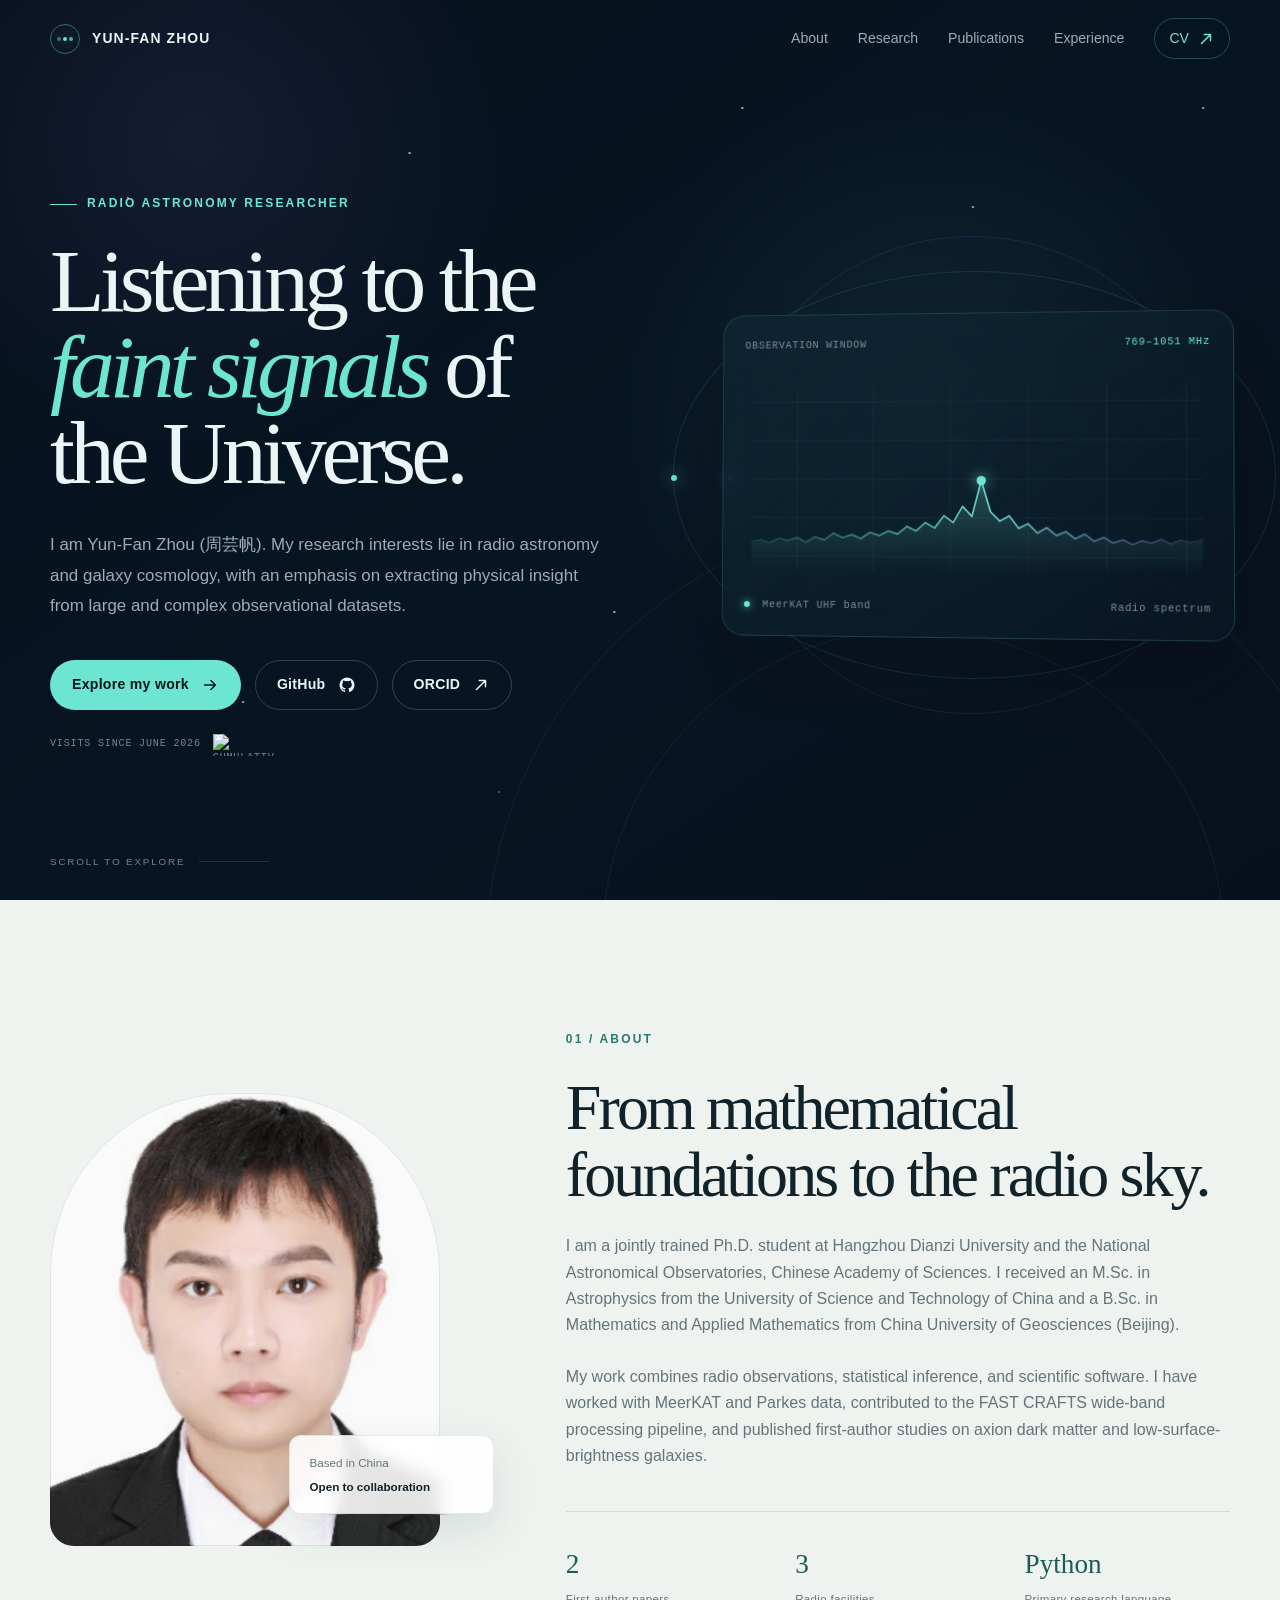
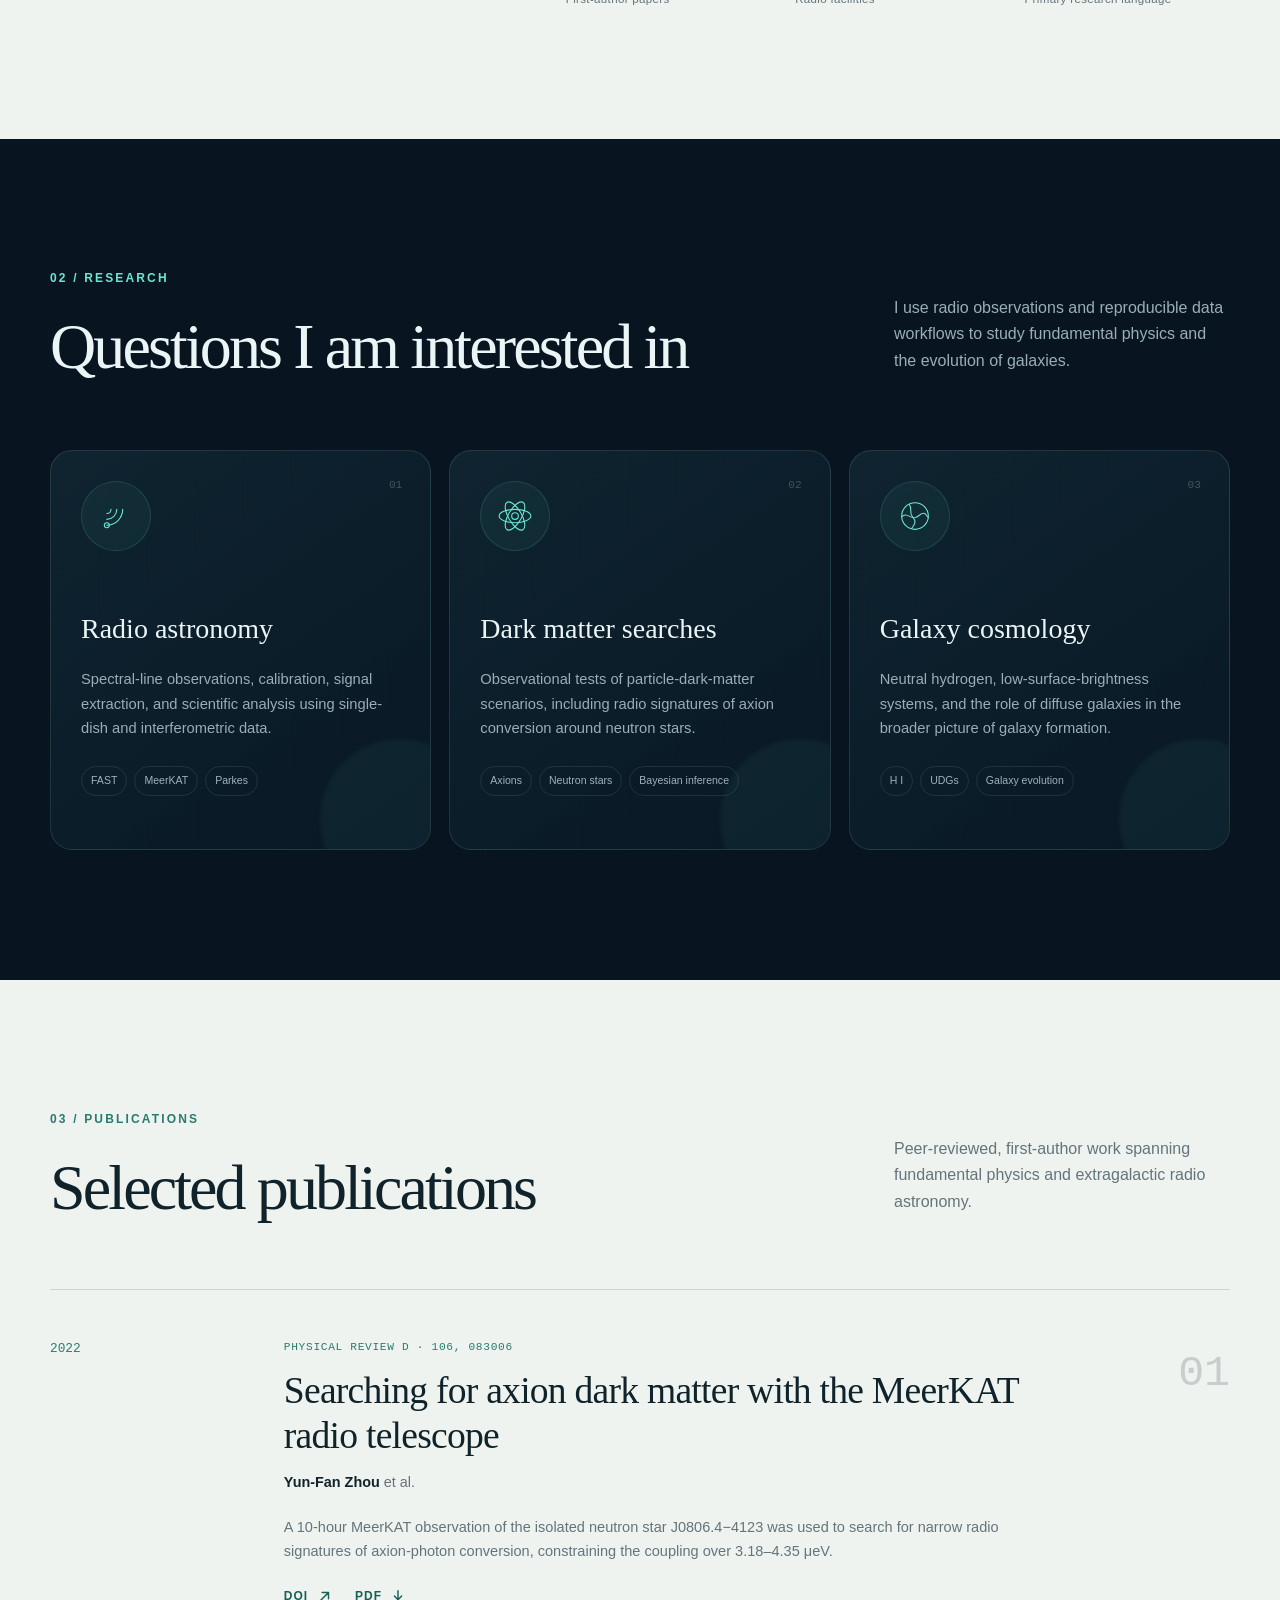
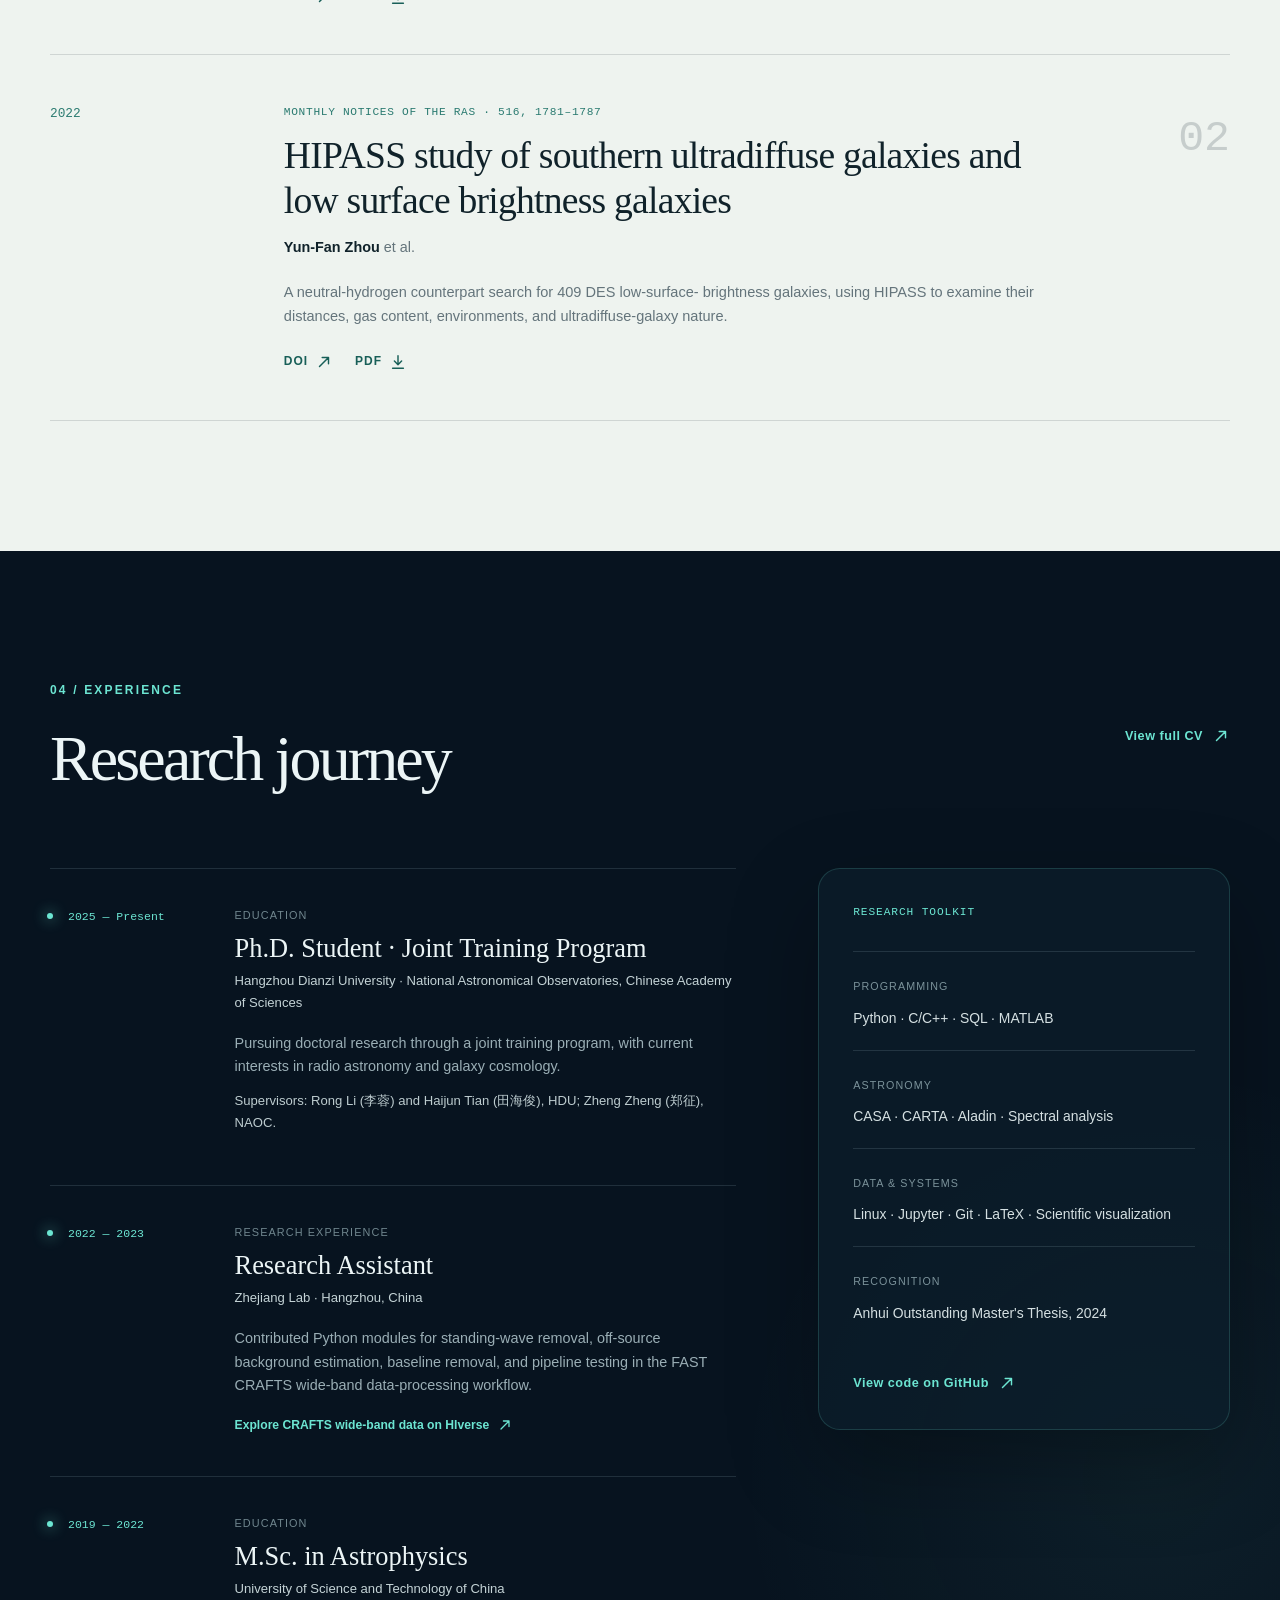
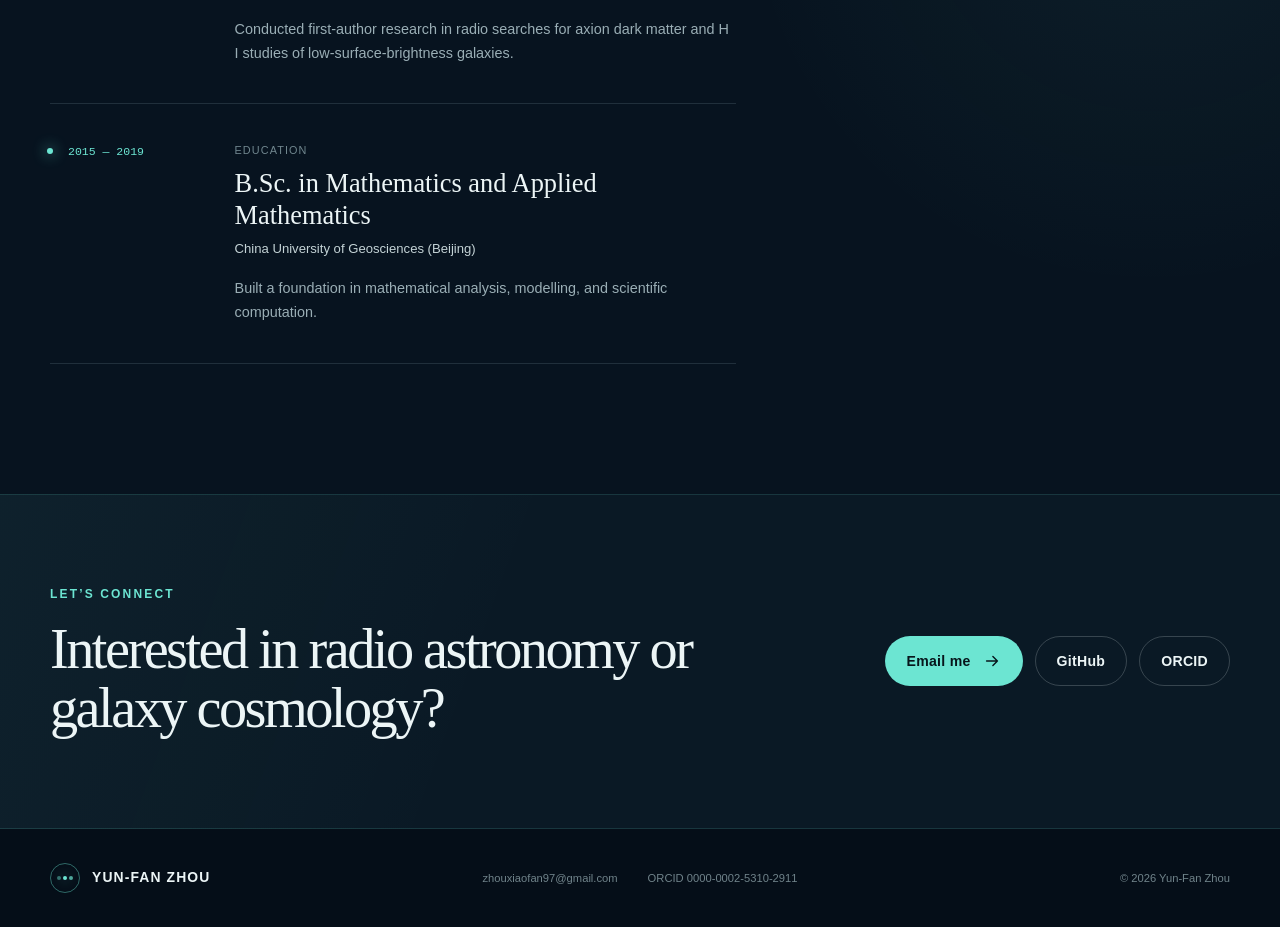
==== commit 57c9a62b: "Add formatted CV page" ====
--- a/index.html
+++ b/index.html
@@ -49,7 +49,7 @@
           <a href="#research">Research</a>
           <a href="#publications">Publications</a>
           <a href="#experience">Experience</a>
-          <a class="nav-cta" href="files/Yunfan_Zhou_CV.pdf" target="_blank" rel="noreferrer">
+          <a class="nav-cta" href="cv.html">
             CV
             <svg viewBox="0 0 20 20" aria-hidden="true">
               <path d="M5 15 15 5M8 5h7v7" />
@@ -390,10 +390,10 @@
               <p class="section-kicker">04 / Experience</p>
               <h2>Research journey</h2>
             </div>
-            <a class="text-link" href="files/Yunfan_Zhou_CV.pdf" target="_blank" rel="noreferrer">
-              Download full CV
+            <a class="text-link" href="cv.html">
+              View full CV
               <svg viewBox="0 0 20 20" aria-hidden="true">
-                <path d="M10 3v10M6 9l4 4 4-4M4 17h12" />
+                <path d="M5 15 15 5M8 5h7v7" />
               </svg>
             </a>
           </div>
